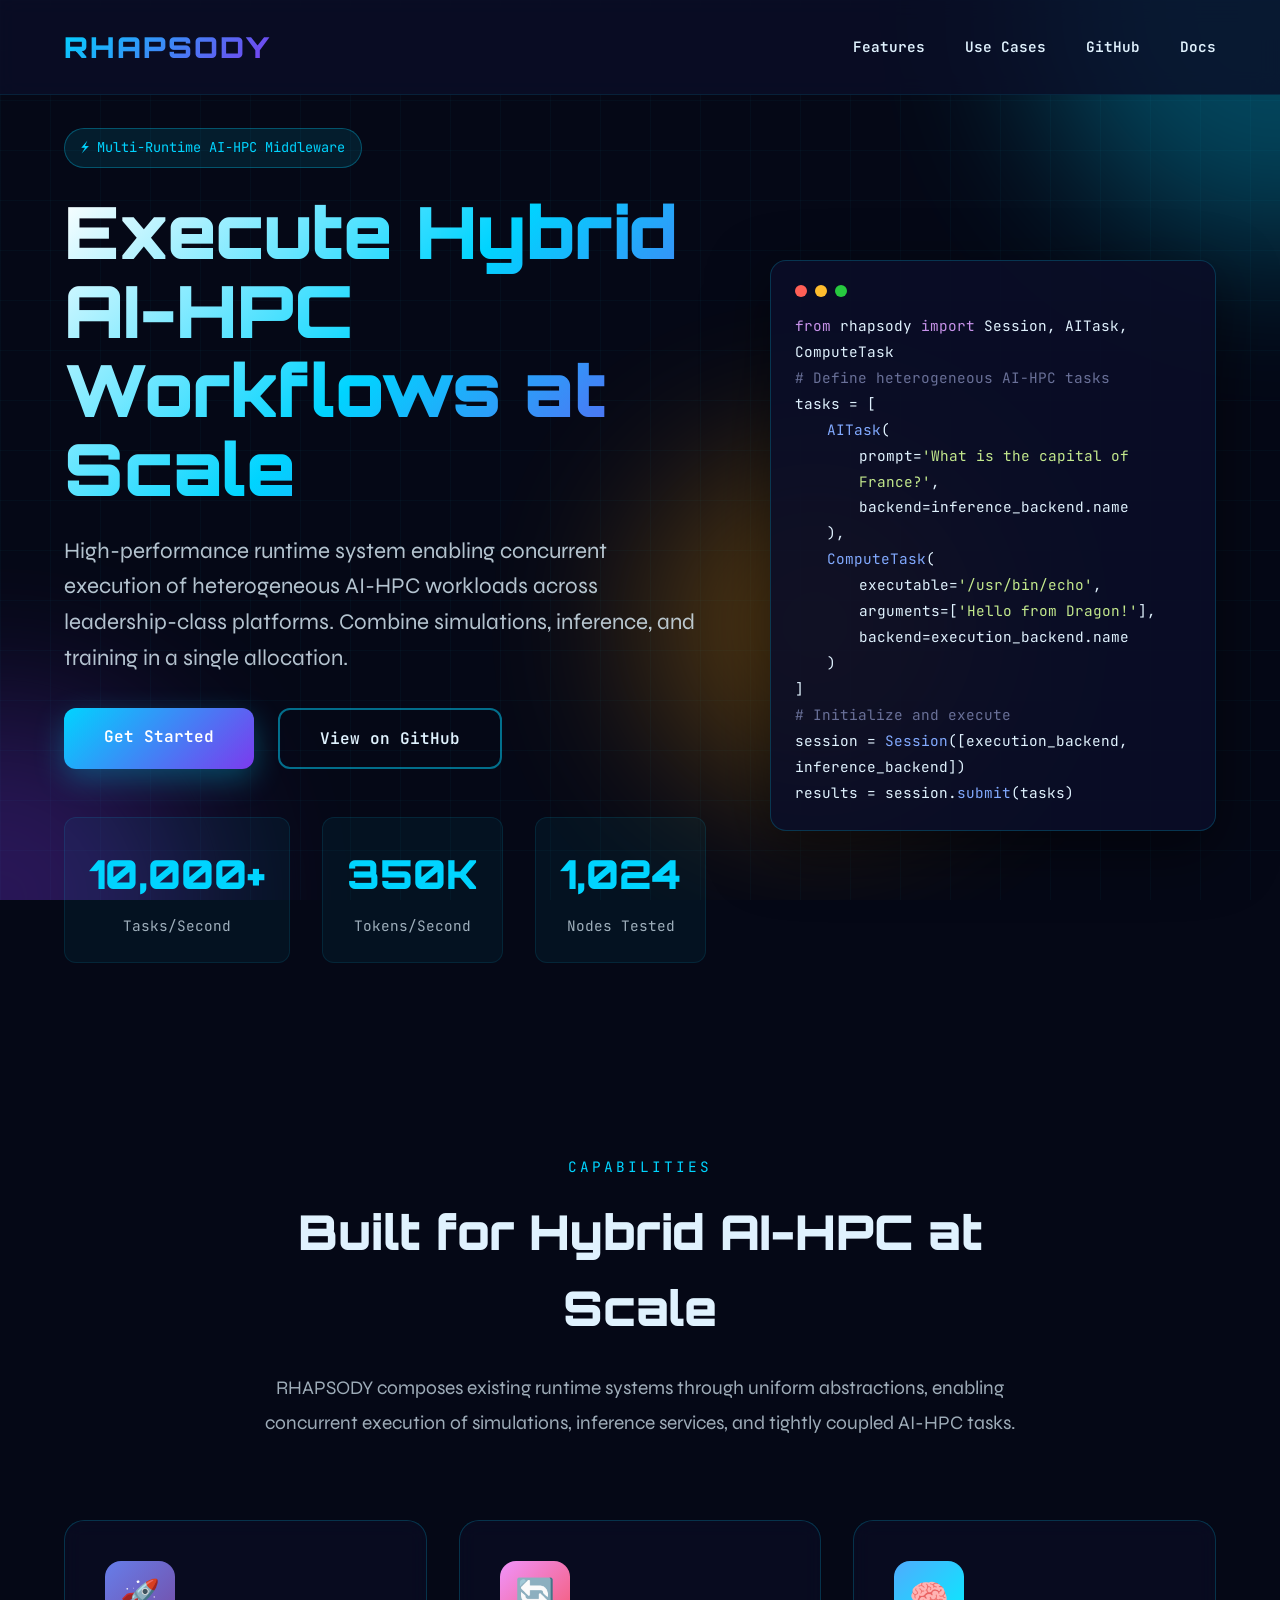
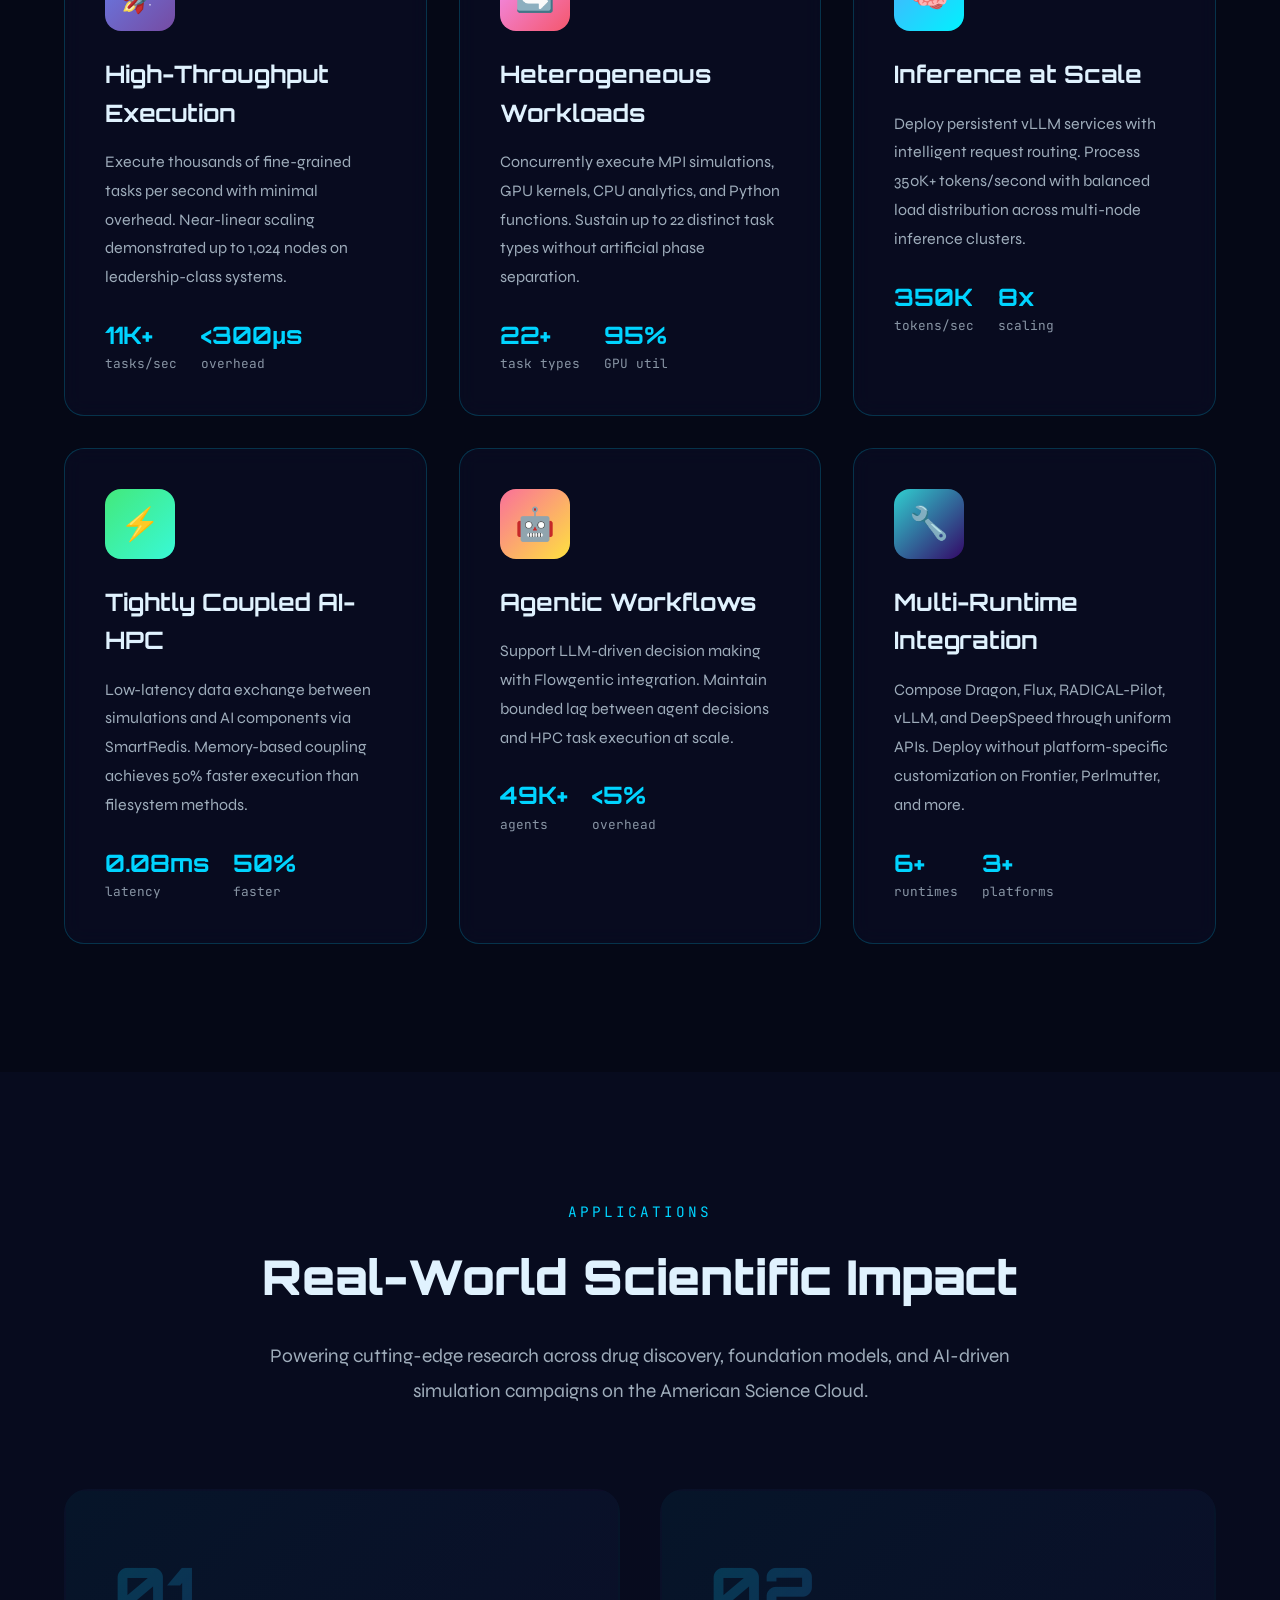
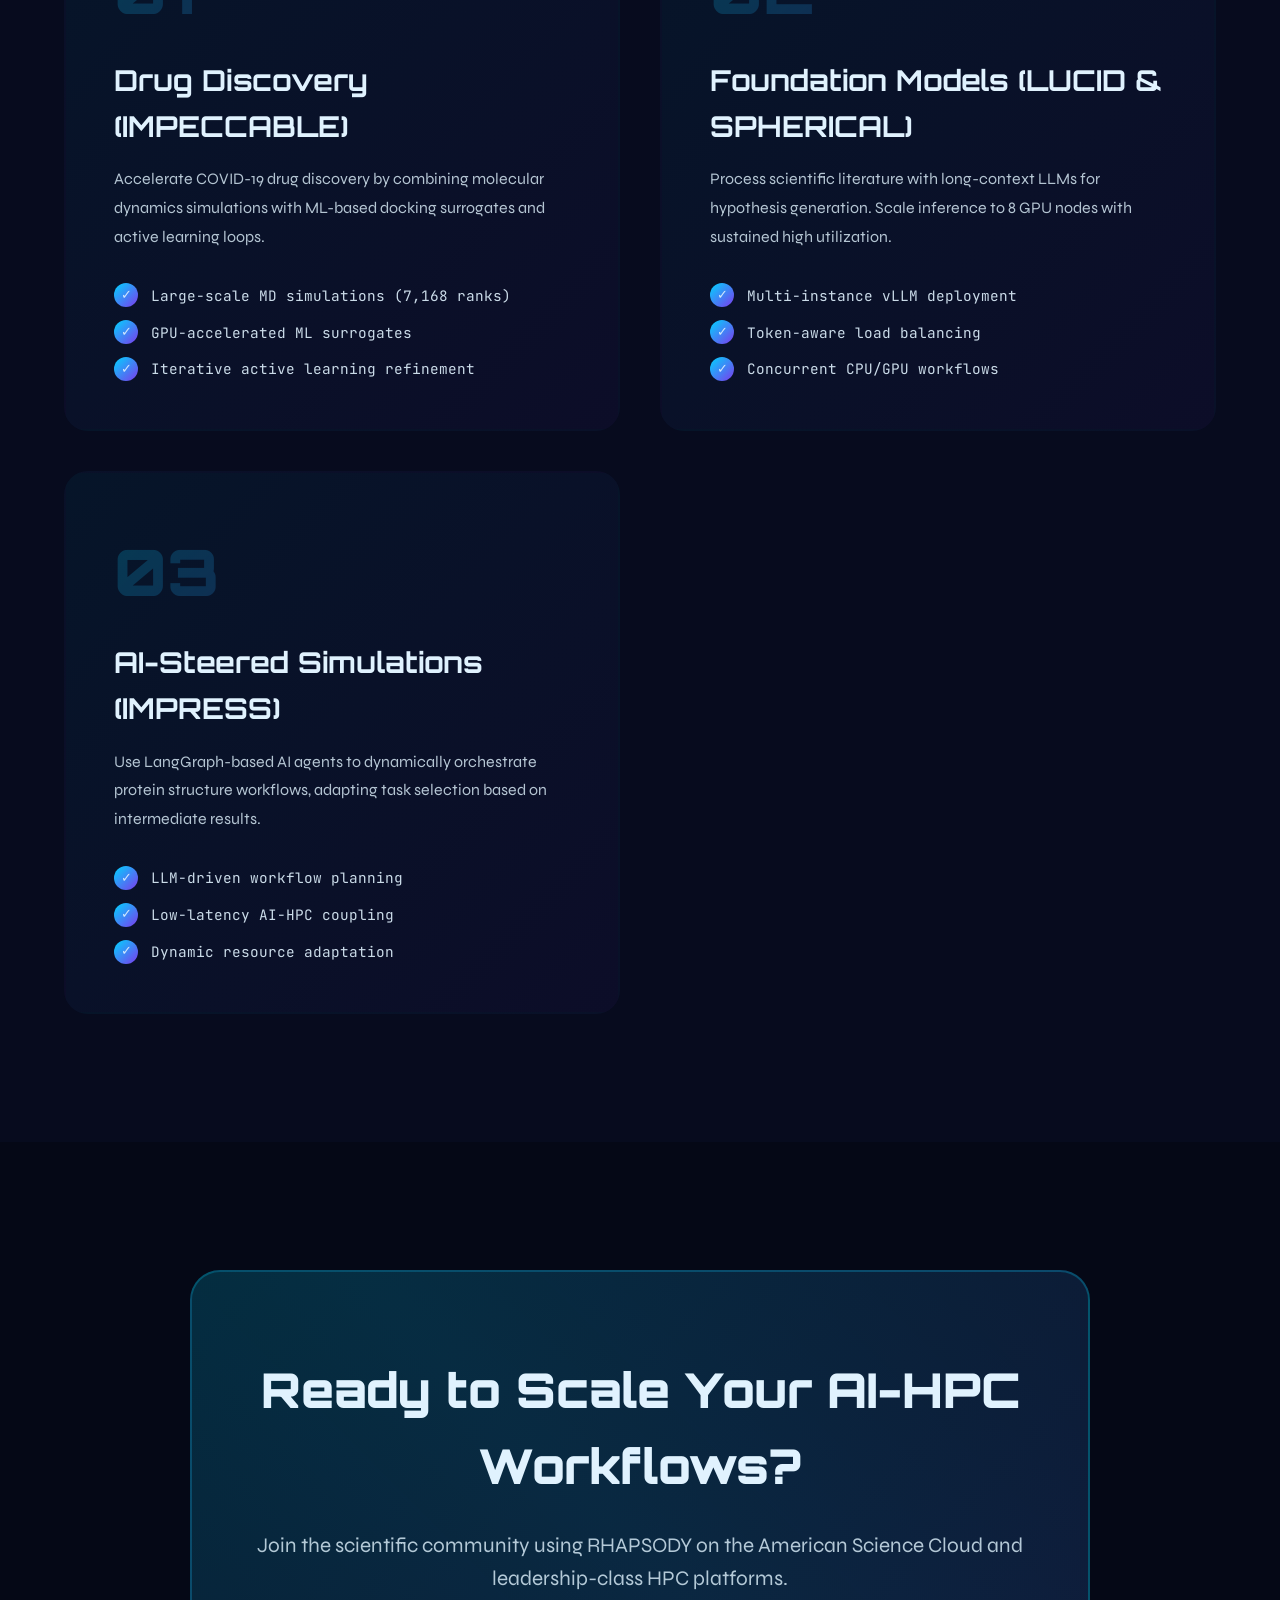
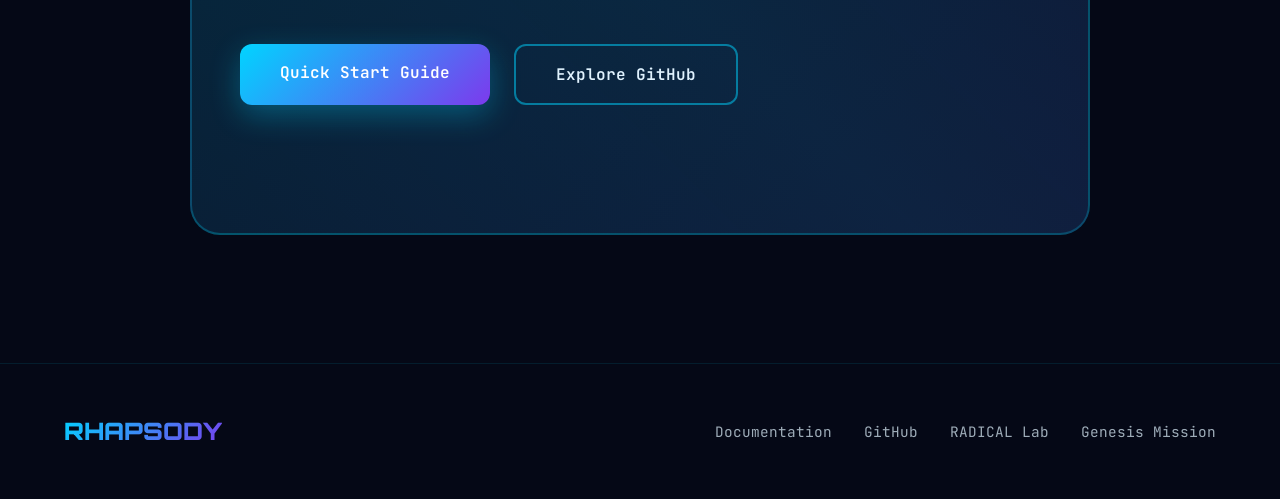
==== docs/landing-old.html @ 0c22e7f1 "fixes" ====
<!DOCTYPE html>
<html lang="en">

<head>
    <meta charset="UTF-8">
    <meta name="viewport" content="width=device-width, initial-scale=1.0">
    <title>RHAPSODY - Hybrid AI-HPC Workflow Execution at Scale</title>
    <link
        href="https://fonts.googleapis.com/css2?family=Orbitron:wght@700;900&family=JetBrains+Mono:wght@400;600&family=Syne:wght@400;600;700&display=swap"
        rel="stylesheet">
    <style>
        :root {
            --primary: #00d4ff;
            --secondary: #7c3aed;
            --accent: #f59e0b;
            --dark: #0a0e27;
            --darker: #050816;
            --light: #e0f2fe;
            --gradient-1: linear-gradient(135deg, #667eea 0%, #764ba2 100%);
            --gradient-2: linear-gradient(135deg, #f093fb 0%, #f5576c 100%);
            --gradient-3: linear-gradient(135deg, #4facfe 0%, #00f2fe 100%);
        }

        * {
            margin: 0;
            padding: 0;
            box-sizing: border-box;
        }

        body {
            font-family: 'Syne', sans-serif;
            background: var(--darker);
            color: var(--light);
            overflow-x: hidden;
            line-height: 1.6;
        }

        /* Animated Background */
        .bg-animation {
            position: fixed;
            top: 0;
            left: 0;
            width: 100%;
            height: 100%;
            z-index: -1;
            background: var(--darker);
            overflow: hidden;
        }

        .grid-overlay {
            position: absolute;
            width: 200%;
            height: 200%;
            background-image:
                linear-gradient(rgba(0, 212, 255, 0.03) 1px, transparent 1px),
                linear-gradient(90deg, rgba(0, 212, 255, 0.03) 1px, transparent 1px);
            background-size: 50px 50px;
            animation: gridMove 20s linear infinite;
        }

        @keyframes gridMove {
            0% {
                transform: translate(0, 0);
            }

            100% {
                transform: translate(50px, 50px);
            }
        }

        .orb {
            position: absolute;
            border-radius: 50%;
            filter: blur(80px);
            opacity: 0.3;
            animation: float 20s ease-in-out infinite;
        }

        .orb-1 {
            width: 500px;
            height: 500px;
            background: var(--primary);
            top: -250px;
            right: -250px;
            animation-delay: 0s;
        }

        .orb-2 {
            width: 400px;
            height: 400px;
            background: var(--secondary);
            bottom: -200px;
            left: -200px;
            animation-delay: 7s;
        }

        .orb-3 {
            width: 350px;
            height: 350px;
            background: var(--accent);
            top: 50%;
            left: 50%;
            animation-delay: 3s;
        }

        @keyframes float {

            0%,
            100% {
                transform: translate(0, 0) scale(1);
            }

            33% {
                transform: translate(100px, -50px) scale(1.1);
            }

            66% {
                transform: translate(-50px, 100px) scale(0.9);
            }
        }

        /* Navigation */
        nav {
            position: fixed;
            top: 0;
            width: 100%;
            padding: 1.5rem 5%;
            display: flex;
            justify-content: space-between;
            align-items: center;
            z-index: 1000;
            backdrop-filter: blur(10px);
            background: rgba(10, 14, 39, 0.8);
            border-bottom: 1px solid rgba(0, 212, 255, 0.1);
            animation: slideDown 0.8s ease-out;
        }

        @keyframes slideDown {
            from {
                transform: translateY(-100px);
                opacity: 0;
            }

            to {
                transform: translateY(0);
                opacity: 1;
            }
        }

        .logo {
            font-family: 'Orbitron', monospace;
            font-size: 1.8rem;
            font-weight: 900;
            background: linear-gradient(135deg, var(--primary), var(--secondary));
            -webkit-background-clip: text;
            -webkit-text-fill-color: transparent;
            background-clip: text;
            letter-spacing: 2px;
        }

        .nav-links {
            display: flex;
            gap: 2.5rem;
            list-style: none;
        }

        .nav-links a {
            color: var(--light);
            text-decoration: none;
            font-weight: 600;
            transition: all 0.3s ease;
            position: relative;
            font-family: 'JetBrains Mono', monospace;
            font-size: 0.9rem;
        }

        .nav-links a::after {
            content: '';
            position: absolute;
            bottom: -5px;
            left: 0;
            width: 0;
            height: 2px;
            background: var(--primary);
            transition: width 0.3s ease;
        }

        .nav-links a:hover::after {
            width: 100%;
        }

        /* Hero Section */
        .hero {
            min-height: 100vh;
            display: flex;
            align-items: center;
            justify-content: center;
            padding: 8rem 5% 4rem;
            position: relative;
        }

        .hero-content {
            max-width: 1400px;
            width: 100%;
            display: grid;
            grid-template-columns: 1fr 1fr;
            gap: 4rem;
            align-items: center;
        }

        .hero-text {
            animation: fadeInUp 1s ease-out 0.3s both;
        }

        @keyframes fadeInUp {
            from {
                opacity: 0;
                transform: translateY(40px);
            }

            to {
                opacity: 1;
                transform: translateY(0);
            }
        }

        .hero-label {
            display: inline-block;
            padding: 0.5rem 1rem;
            background: rgba(0, 212, 255, 0.1);
            border: 1px solid rgba(0, 212, 255, 0.3);
            border-radius: 20px;
            font-family: 'JetBrains Mono', monospace;
            font-size: 0.85rem;
            color: var(--primary);
            margin-bottom: 1.5rem;
            animation: pulse 2s ease-in-out infinite;
        }

        @keyframes pulse {

            0%,
            100% {
                opacity: 1;
            }

            50% {
                opacity: 0.6;
            }
        }

        h1 {
            font-family: 'Orbitron', monospace;
            font-size: 4.5rem;
            font-weight: 900;
            line-height: 1.1;
            margin-bottom: 1.5rem;
            background: linear-gradient(135deg, #fff, var(--primary), var(--secondary));
            -webkit-background-clip: text;
            -webkit-text-fill-color: transparent;
            background-clip: text;
        }

        .hero-subtitle {
            font-size: 1.4rem;
            color: rgba(224, 242, 254, 0.8);
            margin-bottom: 2rem;
            line-height: 1.6;
        }

        .cta-buttons {
            display: flex;
            gap: 1.5rem;
            margin-bottom: 3rem;
        }

        .btn {
            padding: 1rem 2.5rem;
            border-radius: 12px;
            font-weight: 600;
            text-decoration: none;
            transition: all 0.3s ease;
            font-family: 'JetBrains Mono', monospace;
            cursor: pointer;
            border: none;
            font-size: 1rem;
            position: relative;
            overflow: hidden;
        }

        .btn-primary {
            background: linear-gradient(135deg, var(--primary), var(--secondary));
            color: white;
            box-shadow: 0 10px 30px rgba(0, 212, 255, 0.3);
        }

        .btn-primary::before {
            content: '';
            position: absolute;
            top: 0;
            left: -100%;
            width: 100%;
            height: 100%;
            background: linear-gradient(90deg, transparent, rgba(255, 255, 255, 0.3), transparent);
            transition: left 0.5s ease;
        }

        .btn-primary:hover::before {
            left: 100%;
        }

        .btn-primary:hover {
            transform: translateY(-2px);
            box-shadow: 0 15px 40px rgba(0, 212, 255, 0.5);
        }

        .btn-secondary {
            background: transparent;
            color: var(--light);
            border: 2px solid rgba(0, 212, 255, 0.5);
        }

        .btn-secondary:hover {
            background: rgba(0, 212, 255, 0.1);
            border-color: var(--primary);
            transform: translateY(-2px);
        }

        /* Stats */
        .stats {
            display: grid;
            grid-template-columns: repeat(3, 1fr);
            gap: 2rem;
        }

        .stat-item {
            text-align: center;
            padding: 1.5rem;
            background: rgba(0, 212, 255, 0.05);
            border-radius: 12px;
            border: 1px solid rgba(0, 212, 255, 0.1);
            animation: fadeInUp 1s ease-out both;
        }

        .stat-item:nth-child(1) {
            animation-delay: 0.4s;
        }

        .stat-item:nth-child(2) {
            animation-delay: 0.5s;
        }

        .stat-item:nth-child(3) {
            animation-delay: 0.6s;
        }

        .stat-number {
            font-family: 'Orbitron', monospace;
            font-size: 2.5rem;
            font-weight: 900;
            color: var(--primary);
            margin-bottom: 0.5rem;
        }

        .stat-label {
            font-size: 0.9rem;
            color: rgba(224, 242, 254, 0.7);
            font-family: 'JetBrains Mono', monospace;
        }

        /* Hero Visual */
        .hero-visual {
            position: relative;
            animation: fadeInUp 1s ease-out 0.5s both;
        }

        .code-window {
            background: rgba(10, 14, 39, 0.9);
            border-radius: 16px;
            border: 1px solid rgba(0, 212, 255, 0.2);
            padding: 1.5rem;
            box-shadow: 0 20px 60px rgba(0, 0, 0, 0.5);
            backdrop-filter: blur(10px);
        }

        .window-header {
            display: flex;
            gap: 0.5rem;
            margin-bottom: 1rem;
        }

        .dot {
            width: 12px;
            height: 12px;
            border-radius: 50%;
        }

        .dot-red {
            background: #ff5f56;
        }

        .dot-yellow {
            background: #ffbd2e;
        }

        .dot-green {
            background: #27c93f;
        }

        .code-content {
            font-family: 'JetBrains Mono', monospace;
            font-size: 0.9rem;
            line-height: 1.8;
        }

        .code-line {
            opacity: 0;
            animation: typeLine 0.5s ease-out forwards;
        }

        .code-line:nth-child(1) {
            animation-delay: 0.8s;
        }

        .code-line:nth-child(2) {
            animation-delay: 1s;
        }

        .code-line:nth-child(3) {
            animation-delay: 1.2s;
        }

        .code-line:nth-child(4) {
            animation-delay: 1.4s;
        }

        .code-line:nth-child(5) {
            animation-delay: 1.6s;
        }

        .code-line:nth-child(6) {
            animation-delay: 1.8s;
        }

        @keyframes typeLine {
            from {
                opacity: 0;
                transform: translateX(-10px);
            }

            to {
                opacity: 1;
                transform: translateX(0);
            }
        }

        .keyword {
            color: #c792ea;
        }

        .function {
            color: #82aaff;
        }

        .string {
            color: #c3e88d;
        }

        .comment {
            color: #697098;
        }

        .number {
            color: #f78c6c;
        }

        /* Features Section */
        .features {
            padding: 8rem 5%;
            position: relative;
        }

        .section-header {
            text-align: center;
            max-width: 800px;
            margin: 0 auto 5rem;
            animation: fadeInUp 1s ease-out both;
        }

        .section-label {
            font-family: 'JetBrains Mono', monospace;
            font-size: 0.9rem;
            color: var(--primary);
            text-transform: uppercase;
            letter-spacing: 3px;
            margin-bottom: 1rem;
        }

        .section-title {
            font-family: 'Orbitron', monospace;
            font-size: 3rem;
            font-weight: 900;
            margin-bottom: 1.5rem;
        }

        .section-description {
            font-size: 1.2rem;
            color: rgba(224, 242, 254, 0.7);
            line-height: 1.8;
        }

        .features-grid {
            display: grid;
            grid-template-columns: repeat(auto-fit, minmax(350px, 1fr));
            gap: 2rem;
            max-width: 1400px;
            margin: 0 auto;
        }

        .feature-card {
            background: rgba(10, 14, 39, 0.6);
            border: 1px solid rgba(0, 212, 255, 0.2);
            border-radius: 20px;
            padding: 2.5rem;
            transition: all 0.4s ease;
            position: relative;
            overflow: hidden;
            backdrop-filter: blur(10px);
            animation: fadeInUp 1s ease-out both;
        }

        .feature-card:nth-child(1) {
            animation-delay: 0.2s;
        }

        .feature-card:nth-child(2) {
            animation-delay: 0.3s;
        }

        .feature-card:nth-child(3) {
            animation-delay: 0.4s;
        }

        .feature-card:nth-child(4) {
            animation-delay: 0.5s;
        }

        .feature-card:nth-child(5) {
            animation-delay: 0.6s;
        }

        .feature-card:nth-child(6) {
            animation-delay: 0.7s;
        }

        .feature-card::before {
            content: '';
            position: absolute;
            top: 0;
            left: 0;
            width: 100%;
            height: 100%;
            background: linear-gradient(135deg, rgba(0, 212, 255, 0.05), rgba(124, 58, 237, 0.05));
            opacity: 0;
            transition: opacity 0.4s ease;
        }

        .feature-card:hover {
            transform: translateY(-10px);
            border-color: var(--primary);
            box-shadow: 0 20px 60px rgba(0, 212, 255, 0.3);
        }

        .feature-card:hover::before {
            opacity: 1;
        }

        .feature-icon {
            width: 70px;
            height: 70px;
            border-radius: 16px;
            display: flex;
            align-items: center;
            justify-content: center;
            font-size: 2rem;
            margin-bottom: 1.5rem;
            position: relative;
            z-index: 1;
        }

        .icon-1 {
            background: linear-gradient(135deg, #667eea, #764ba2);
        }

        .icon-2 {
            background: linear-gradient(135deg, #f093fb, #f5576c);
        }

        .icon-3 {
            background: linear-gradient(135deg, #4facfe, #00f2fe);
        }

        .icon-4 {
            background: linear-gradient(135deg, #43e97b, #38f9d7);
        }

        .icon-5 {
            background: linear-gradient(135deg, #fa709a, #fee140);
        }

        .icon-6 {
            background: linear-gradient(135deg, #30cfd0, #330867);
        }

        .feature-title {
            font-family: 'Orbitron', monospace;
            font-size: 1.5rem;
            font-weight: 700;
            margin-bottom: 1rem;
            position: relative;
            z-index: 1;
        }

        .feature-description {
            color: rgba(224, 242, 254, 0.7);
            line-height: 1.8;
            margin-bottom: 1.5rem;
            position: relative;
            z-index: 1;
        }

        .feature-metrics {
            display: flex;
            gap: 1.5rem;
            position: relative;
            z-index: 1;
        }

        .metric {
            display: flex;
            flex-direction: column;
        }

        .metric-value {
            font-family: 'Orbitron', monospace;
            font-size: 1.5rem;
            font-weight: 700;
            color: var(--primary);
        }

        .metric-label {
            font-size: 0.8rem;
            color: rgba(224, 242, 254, 0.6);
            font-family: 'JetBrains Mono', monospace;
        }

        /* Use Cases */
        .use-cases {
            padding: 8rem 5%;
            background: rgba(10, 14, 39, 0.5);
            position: relative;
        }

        .use-cases-grid {
            display: grid;
            grid-template-columns: repeat(auto-fit, minmax(400px, 1fr));
            gap: 2.5rem;
            max-width: 1400px;
            margin: 0 auto;
        }

        .use-case-card {
            background: linear-gradient(135deg, rgba(0, 212, 255, 0.05), rgba(124, 58, 237, 0.05));
            border: 2px solid transparent;
            border-radius: 24px;
            padding: 3rem;
            position: relative;
            overflow: hidden;
            transition: all 0.4s ease;
            animation: fadeInUp 1s ease-out both;
        }

        .use-case-card:nth-child(1) {
            animation-delay: 0.2s;
        }

        .use-case-card:nth-child(2) {
            animation-delay: 0.3s;
        }

        .use-case-card:nth-child(3) {
            animation-delay: 0.4s;
        }

        .use-case-card::before {
            content: '';
            position: absolute;
            top: 0;
            left: 0;
            right: 0;
            height: 4px;
            background: linear-gradient(90deg, var(--primary), var(--secondary), var(--accent));
            transform: scaleX(0);
            transition: transform 0.4s ease;
        }

        .use-case-card:hover {
            border-color: rgba(0, 212, 255, 0.3);
            transform: translateY(-10px);
            box-shadow: 0 30px 80px rgba(0, 212, 255, 0.2);
        }

        .use-case-card:hover::before {
            transform: scaleX(1);
        }

        .use-case-number {
            font-family: 'Orbitron', monospace;
            font-size: 4rem;
            font-weight: 900;
            background: linear-gradient(135deg, var(--primary), var(--secondary));
            -webkit-background-clip: text;
            -webkit-text-fill-color: transparent;
            background-clip: text;
            opacity: 0.2;
            margin-bottom: 1rem;
        }

        .use-case-title {
            font-family: 'Orbitron', monospace;
            font-size: 1.8rem;
            font-weight: 700;
            margin-bottom: 1rem;
        }

        .use-case-description {
            color: rgba(224, 242, 254, 0.8);
            line-height: 1.8;
            margin-bottom: 2rem;
        }

        .use-case-highlights {
            display: flex;
            flex-direction: column;
            gap: 0.8rem;
        }

        .highlight-item {
            display: flex;
            align-items: center;
            gap: 0.8rem;
            font-family: 'JetBrains Mono', monospace;
            font-size: 0.9rem;
            color: rgba(224, 242, 254, 0.9);
        }

        .highlight-icon {
            width: 24px;
            height: 24px;
            border-radius: 50%;
            background: linear-gradient(135deg, var(--primary), var(--secondary));
            display: flex;
            align-items: center;
            justify-content: center;
            font-size: 0.8rem;
        }

        /* CTA Section */
        .cta-section {
            padding: 8rem 5%;
            text-align: center;
            position: relative;
        }

        .cta-content {
            max-width: 900px;
            margin: 0 auto;
            background: linear-gradient(135deg, rgba(0, 212, 255, 0.1), rgba(124, 58, 237, 0.1));
            border: 2px solid rgba(0, 212, 255, 0.3);
            border-radius: 30px;
            padding: 5rem 3rem;
            position: relative;
            overflow: hidden;
            animation: fadeInUp 1s ease-out both;
        }

        .cta-content::before {
            content: '';
            position: absolute;
            top: -50%;
            left: -50%;
            width: 200%;
            height: 200%;
            background: linear-gradient(45deg, transparent, rgba(0, 212, 255, 0.1), transparent);
            animation: shine 3s ease-in-out infinite;
        }

        @keyframes shine {

            0%,
            100% {
                transform: translateX(-100%) translateY(-100%) rotate(45deg);
            }

            50% {
                transform: translateX(100%) translateY(100%) rotate(45deg);
            }
        }

        .cta-title {
            font-family: 'Orbitron', monospace;
            font-size: 3rem;
            font-weight: 900;
            margin-bottom: 1.5rem;
            position: relative;
            z-index: 1;
        }

        .cta-description {
            font-size: 1.3rem;
            color: rgba(224, 242, 254, 0.8);
            margin-bottom: 3rem;
            position: relative;
            z-index: 1;
        }

        /* Footer */
        footer {
            padding: 3rem 5%;
            border-top: 1px solid rgba(0, 212, 255, 0.1);
            text-align: center;
        }

        .footer-content {
            max-width: 1400px;
            margin: 0 auto;
            display: flex;
            justify-content: space-between;
            align-items: center;
            flex-wrap: wrap;
            gap: 2rem;
        }

        .footer-logo {
            font-family: 'Orbitron', monospace;
            font-size: 1.5rem;
            font-weight: 900;
            background: linear-gradient(135deg, var(--primary), var(--secondary));
            -webkit-background-clip: text;
            -webkit-text-fill-color: transparent;
            background-clip: text;
        }

        .footer-links {
            display: flex;
            gap: 2rem;
        }

        .footer-links a {
            color: rgba(224, 242, 254, 0.7);
            text-decoration: none;
            transition: color 0.3s ease;
            font-family: 'JetBrains Mono', monospace;
            font-size: 0.9rem;
        }

        .footer-links a:hover {
            color: var(--primary);
        }

        /* Responsive */
        @media (max-width: 968px) {
            .hero-content {
                grid-template-columns: 1fr;
                text-align: center;
            }

            h1 {
                font-size: 3rem;
            }

            .stats {
                grid-template-columns: 1fr;
            }

            .cta-buttons {
                justify-content: center;
            }

            .nav-links {
                display: none;
            }

            .features-grid,
            .use-cases-grid {
                grid-template-columns: 1fr;
            }

            .footer-content {
                flex-direction: column;
                text-align: center;
            }
        }

        .code-line {
            opacity: 0;
            animation: typeLine 0.5s ease-out forwards;
            padding-left: 0;
        }

        .code-line.indent-1 {
            padding-left: 2rem;
        }

        .code-line.indent-2 {
            padding-left: 4rem;
        }
    </style>
</head>

<body>
    <!-- Animated Background -->
    <div class="bg-animation">
        <div class="grid-overlay"></div>
        <div class="orb orb-1"></div>
        <div class="orb orb-2"></div>
        <div class="orb orb-3"></div>
    </div>

    <!-- Navigation -->
    <nav>
        <div class="logo">RHAPSODY</div>
        <ul class="nav-links">
            <li><a href="#features">Features</a></li>
            <li><a href="#use-cases">Use Cases</a></li>
            <li><a href="https://github.com/radical-cybertools/rhapsody" target="_blank">GitHub</a></li>
            <li><a href="https://radical-cybertools.github.io/rhapsody" target="_blank">Docs</a></li>
        </ul>
    </nav>

    <!-- Hero Section -->
    <section class="hero">
        <div class="hero-content">
            <div class="hero-text">
                <span class="hero-label">⚡ Multi-Runtime AI-HPC Middleware</span>
                <h1>Execute Hybrid AI-HPC Workflows at Scale</h1>
                <p class="hero-subtitle">
                    High-performance runtime system enabling concurrent execution of heterogeneous AI-HPC workloads
                    across leadership-class platforms. Combine simulations, inference, and training in a single
                    allocation.
                </p>
                <div class="cta-buttons">
                    <a href="https://radical-cybertools.github.io/rhapsody/getting-started/installation/"
                        class="btn btn-primary">Get Started</a>
                    <a href="https://github.com/radical-cybertools/rhapsody" class="btn btn-secondary">View on
                        GitHub</a>
                </div>
                <div class="stats">
                    <div class="stat-item">
                        <div class="stat-number">10,000+</div>
                        <div class="stat-label">Tasks/Second</div>
                    </div>
                    <div class="stat-item">
                        <div class="stat-number">350K</div>
                        <div class="stat-label">Tokens/Second</div>
                    </div>
                    <div class="stat-item">
                        <div class="stat-number">1,024</div>
                        <div class="stat-label">Nodes Tested</div>
                    </div>
                </div>
            </div>
            <div class="hero-visual">
                <div class="code-window">
                    <div class="window-header">
                        <div class="dot dot-red"></div>
                        <div class="dot dot-yellow"></div>
                        <div class="dot dot-green"></div>
                    </div>
                    <div class="code-content">
                        <div class="code-line"><span class="keyword">from</span> rhapsody <span
                                class="keyword">import</span> Session, AITask, ComputeTask</div>
                        <div class="code-line"></div>
                        <div class="code-line"><span class="comment"># Define heterogeneous AI-HPC tasks</span></div>
                        <div class="code-line">tasks = [</div>
                        <div class="code-line indent-1"><span class="function">AITask</span>(</div>
                        <div class="code-line indent-2">prompt=<span class="string">'What is the capital of
                                France?'</span>,</div>
                        <div class="code-line indent-2">backend=inference_backend.name</div>
                        <div class="code-line indent-1">),</div>
                        <div class="code-line indent-1"><span class="function">ComputeTask</span>(</div>
                        <div class="code-line indent-2">executable=<span class="string">'/usr/bin/echo'</span>,</div>
                        <div class="code-line indent-2">arguments=[<span class="string">'Hello from Dragon!'</span>],
                        </div>
                        <div class="code-line indent-2">backend=execution_backend.name</div>
                        <div class="code-line indent-1">)</div>
                        <div class="code-line">]</div>
                        <div class="code-line"></div>
                        <div class="code-line"><span class="comment"># Initialize and execute</span></div>
                        <div class="code-line">session = <span class="function">Session</span>([execution_backend,
                            inference_backend])</div>
                        <div class="code-line">results = session.<span class="function">submit</span>(tasks)</div>
                    </div>
                </div>
            </div>
        </div>
    </section>

    <!-- Features Section -->
    <section class="features" id="features">
        <div class="section-header">
            <div class="section-label">Capabilities</div>
            <h2 class="section-title">Built for Hybrid AI-HPC at Scale</h2>
            <p class="section-description">
                RHAPSODY composes existing runtime systems through uniform abstractions, enabling concurrent execution
                of simulations, inference services, and tightly coupled AI-HPC tasks.
            </p>
        </div>
        <div class="features-grid">
            <div class="feature-card">
                <div class="feature-icon icon-1">🚀</div>
                <h3 class="feature-title">High-Throughput Execution</h3>
                <p class="feature-description">
                    Execute thousands of fine-grained tasks per second with minimal overhead. Near-linear scaling
                    demonstrated up to 1,024 nodes on leadership-class systems.
                </p>
                <div class="feature-metrics">
                    <div class="metric">
                        <span class="metric-value">11K+</span>
                        <span class="metric-label">tasks/sec</span>
                    </div>
                    <div class="metric">
                        <span class="metric-value">&lt;300µs</span>
                        <span class="metric-label">overhead</span>
                    </div>
                </div>
            </div>

            <div class="feature-card">
                <div class="feature-icon icon-2">🔄</div>
                <h3 class="feature-title">Heterogeneous Workloads</h3>
                <p class="feature-description">
                    Concurrently execute MPI simulations, GPU kernels, CPU analytics, and Python functions. Sustain up
                    to 22 distinct task types without artificial phase separation.
                </p>
                <div class="feature-metrics">
                    <div class="metric">
                        <span class="metric-value">22+</span>
                        <span class="metric-label">task types</span>
                    </div>
                    <div class="metric">
                        <span class="metric-value">95%</span>
                        <span class="metric-label">GPU util</span>
                    </div>
                </div>
            </div>

            <div class="feature-card">
                <div class="feature-icon icon-3">🧠</div>
                <h3 class="feature-title">Inference at Scale</h3>
                <p class="feature-description">
                    Deploy persistent vLLM services with intelligent request routing. Process 350K+ tokens/second with
                    balanced load distribution across multi-node inference clusters.
                </p>
                <div class="feature-metrics">
                    <div class="metric">
                        <span class="metric-value">350K</span>
                        <span class="metric-label">tokens/sec</span>
                    </div>
                    <div class="metric">
                        <span class="metric-value">8x</span>
                        <span class="metric-label">scaling</span>
                    </div>
                </div>
            </div>

            <div class="feature-card">
                <div class="feature-icon icon-4">⚡</div>
                <h3 class="feature-title">Tightly Coupled AI-HPC</h3>
                <p class="feature-description">
                    Low-latency data exchange between simulations and AI components via SmartRedis. Memory-based
                    coupling achieves 50% faster execution than filesystem methods.
                </p>
                <div class="feature-metrics">
                    <div class="metric">
                        <span class="metric-value">0.08ms</span>
                        <span class="metric-label">latency</span>
                    </div>
                    <div class="metric">
                        <span class="metric-value">50%</span>
                        <span class="metric-label">faster</span>
                    </div>
                </div>
            </div>

            <div class="feature-card">
                <div class="feature-icon icon-5">🤖</div>
                <h3 class="feature-title">Agentic Workflows</h3>
                <p class="feature-description">
                    Support LLM-driven decision making with Flowgentic integration. Maintain bounded lag between agent
                    decisions and HPC task execution at scale.
                </p>
                <div class="feature-metrics">
                    <div class="metric">
                        <span class="metric-value">49K+</span>
                        <span class="metric-label">agents</span>
                    </div>
                    <div class="metric">
                        <span class="metric-value">&lt;5%</span>
                        <span class="metric-label">overhead</span>
                    </div>
                </div>
            </div>

            <div class="feature-card">
                <div class="feature-icon icon-6">🔧</div>
                <h3 class="feature-title">Multi-Runtime Integration</h3>
                <p class="feature-description">
                    Compose Dragon, Flux, RADICAL-Pilot, vLLM, and DeepSpeed through uniform APIs. Deploy without
                    platform-specific customization on Frontier, Perlmutter, and more.
                </p>
                <div class="feature-metrics">
                    <div class="metric">
                        <span class="metric-value">6+</span>
                        <span class="metric-label">runtimes</span>
                    </div>
                    <div class="metric">
                        <span class="metric-value">3+</span>
                        <span class="metric-label">platforms</span>
                    </div>
                </div>
            </div>
        </div>
    </section>

    <!-- Use Cases Section -->
    <section class="use-cases" id="use-cases">
        <div class="section-header">
            <div class="section-label">Applications</div>
            <h2 class="section-title">Real-World Scientific Impact</h2>
            <p class="section-description">
                Powering cutting-edge research across drug discovery, foundation models, and AI-driven simulation
                campaigns on the American Science Cloud.
            </p>
        </div>
        <div class="use-cases-grid">
            <div class="use-case-card">
                <div class="use-case-number">01</div>
                <h3 class="use-case-title">Drug Discovery (IMPECCABLE)</h3>
                <p class="use-case-description">
                    Accelerate COVID-19 drug discovery by combining molecular dynamics simulations with ML-based docking
                    surrogates and active learning loops.
                </p>
                <div class="use-case-highlights">
                    <div class="highlight-item">
                        <span class="highlight-icon">✓</span>
                        <span>Large-scale MD simulations (7,168 ranks)</span>
                    </div>
                    <div class="highlight-item">
                        <span class="highlight-icon">✓</span>
                        <span>GPU-accelerated ML surrogates</span>
                    </div>
                    <div class="highlight-item">
                        <span class="highlight-icon">✓</span>
                        <span>Iterative active learning refinement</span>
                    </div>
                </div>
            </div>

            <div class="use-case-card">
                <div class="use-case-number">02</div>
                <h3 class="use-case-title">Foundation Models (LUCID & SPHERICAL)</h3>
                <p class="use-case-description">
                    Process scientific literature with long-context LLMs for hypothesis generation. Scale inference to 8
                    GPU nodes with sustained high utilization.
                </p>
                <div class="use-case-highlights">
                    <div class="highlight-item">
                        <span class="highlight-icon">✓</span>
                        <span>Multi-instance vLLM deployment</span>
                    </div>
                    <div class="highlight-item">
                        <span class="highlight-icon">✓</span>
                        <span>Token-aware load balancing</span>
                    </div>
                    <div class="highlight-item">
                        <span class="highlight-icon">✓</span>
                        <span>Concurrent CPU/GPU workflows</span>
                    </div>
                </div>
            </div>

            <div class="use-case-card">
                <div class="use-case-number">03</div>
                <h3 class="use-case-title">AI-Steered Simulations (IMPRESS)</h3>
                <p class="use-case-description">
                    Use LangGraph-based AI agents to dynamically orchestrate protein structure workflows, adapting task
                    selection based on intermediate results.
                </p>
                <div class="use-case-highlights">
                    <div class="highlight-item">
                        <span class="highlight-icon">✓</span>
                        <span>LLM-driven workflow planning</span>
                    </div>
                    <div class="highlight-item">
                        <span class="highlight-icon">✓</span>
                        <span>Low-latency AI-HPC coupling</span>
                    </div>
                    <div class="highlight-item">
                        <span class="highlight-icon">✓</span>
                        <span>Dynamic resource adaptation</span>
                    </div>
                </div>
            </div>
        </div>
    </section>

    <!-- CTA Section -->
    <section class="cta-section">
        <div class="cta-content">
            <h2 class="cta-title">Ready to Scale Your AI-HPC Workflows?</h2>
            <p class="cta-description">
                Join the scientific community using RHAPSODY on the American Science Cloud and leadership-class HPC
                platforms.
            </p>
            <div class="cta-buttons">
                <a href="https://radical-cybertools.github.io/rhapsody/getting-started/quick-start/"
                    class="btn btn-primary">Quick Start Guide</a>
                <a href="https://github.com/radical-cybertools/rhapsody" class="btn btn-secondary">Explore GitHub</a>
            </div>
        </div>
    </section>

    <!-- Footer -->
    <footer>
        <div class="footer-content">
            <div class="footer-logo">RHAPSODY</div>
            <div class="footer-links">
                <a href="https://radical-cybertools.github.io/rhapsody">Documentation</a>
                <a href="https://github.com/radical-cybertools/rhapsody">GitHub</a>
                <a href="https://radical.rutgers.edu">RADICAL Lab</a>
                <a href="https://genesis.energy.gov/">Genesis Mission</a>
            </div>
        </div>
    </footer>
</body>

</html>
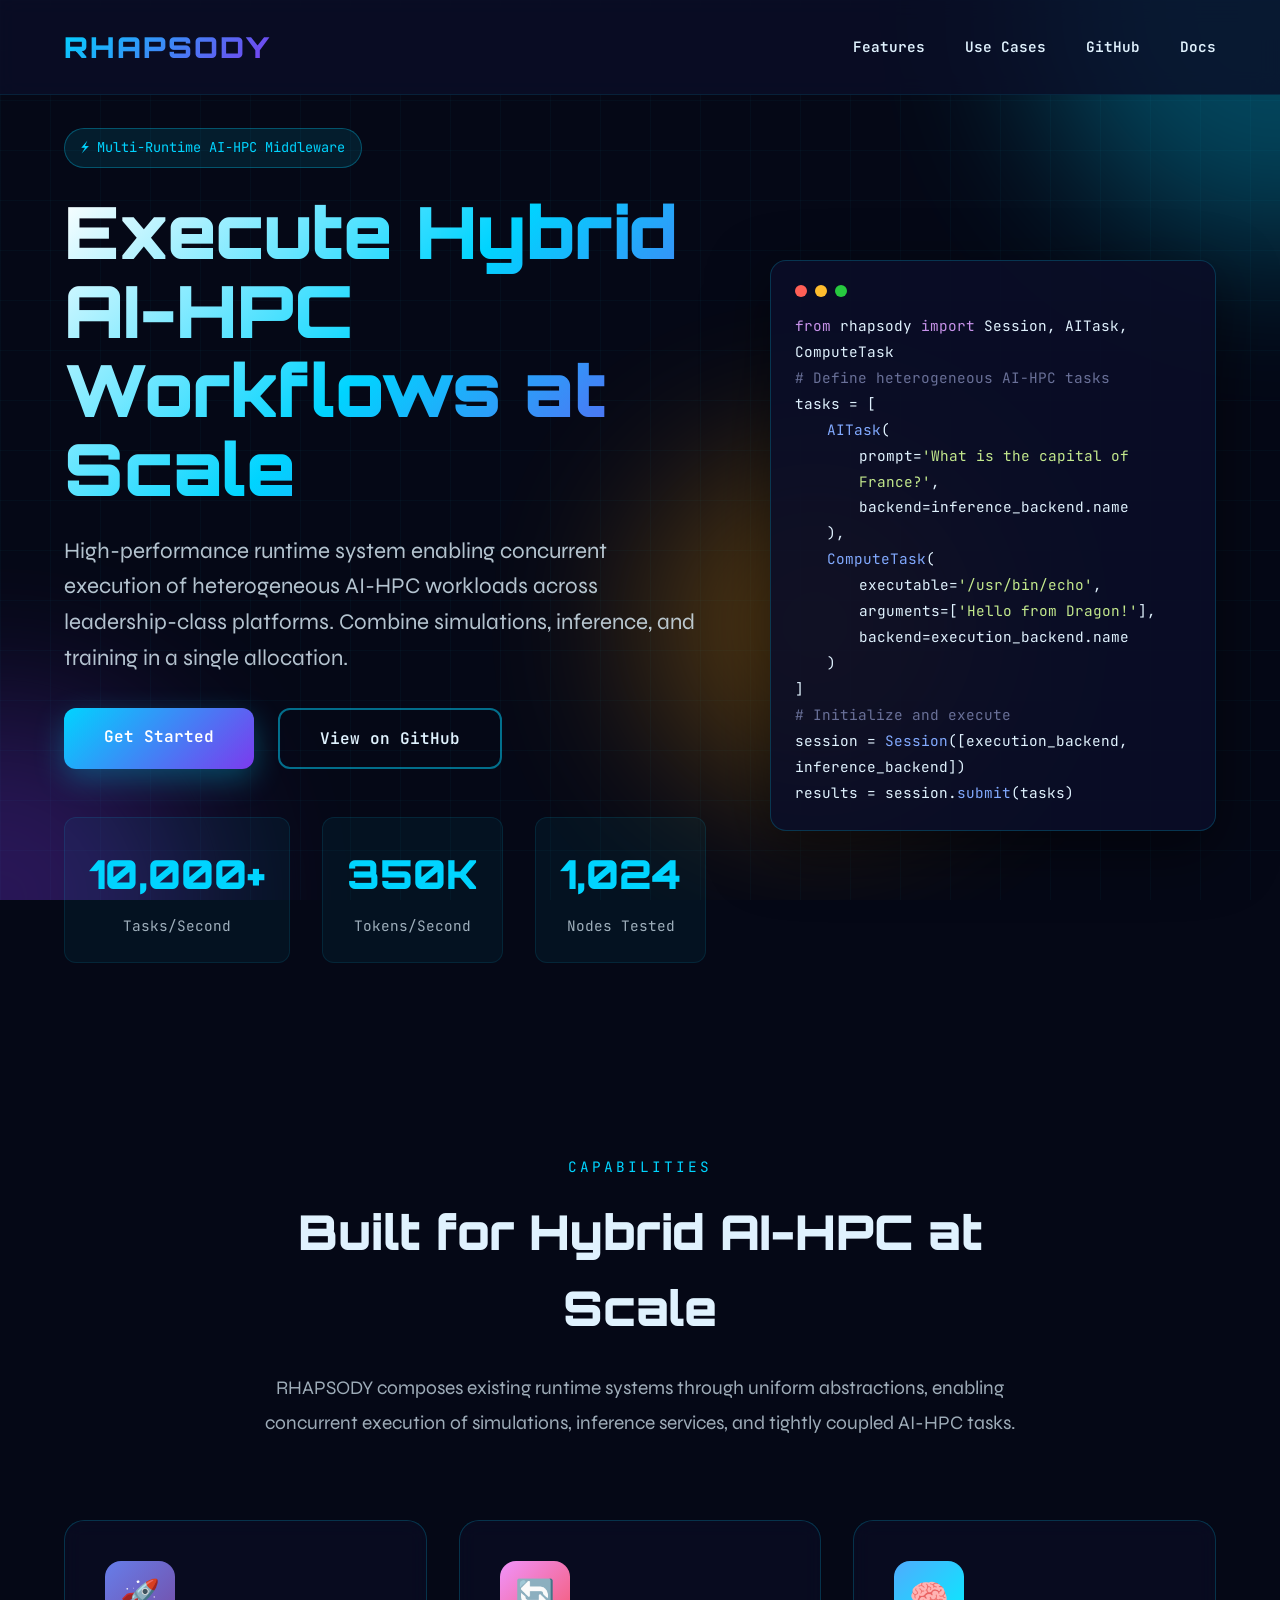
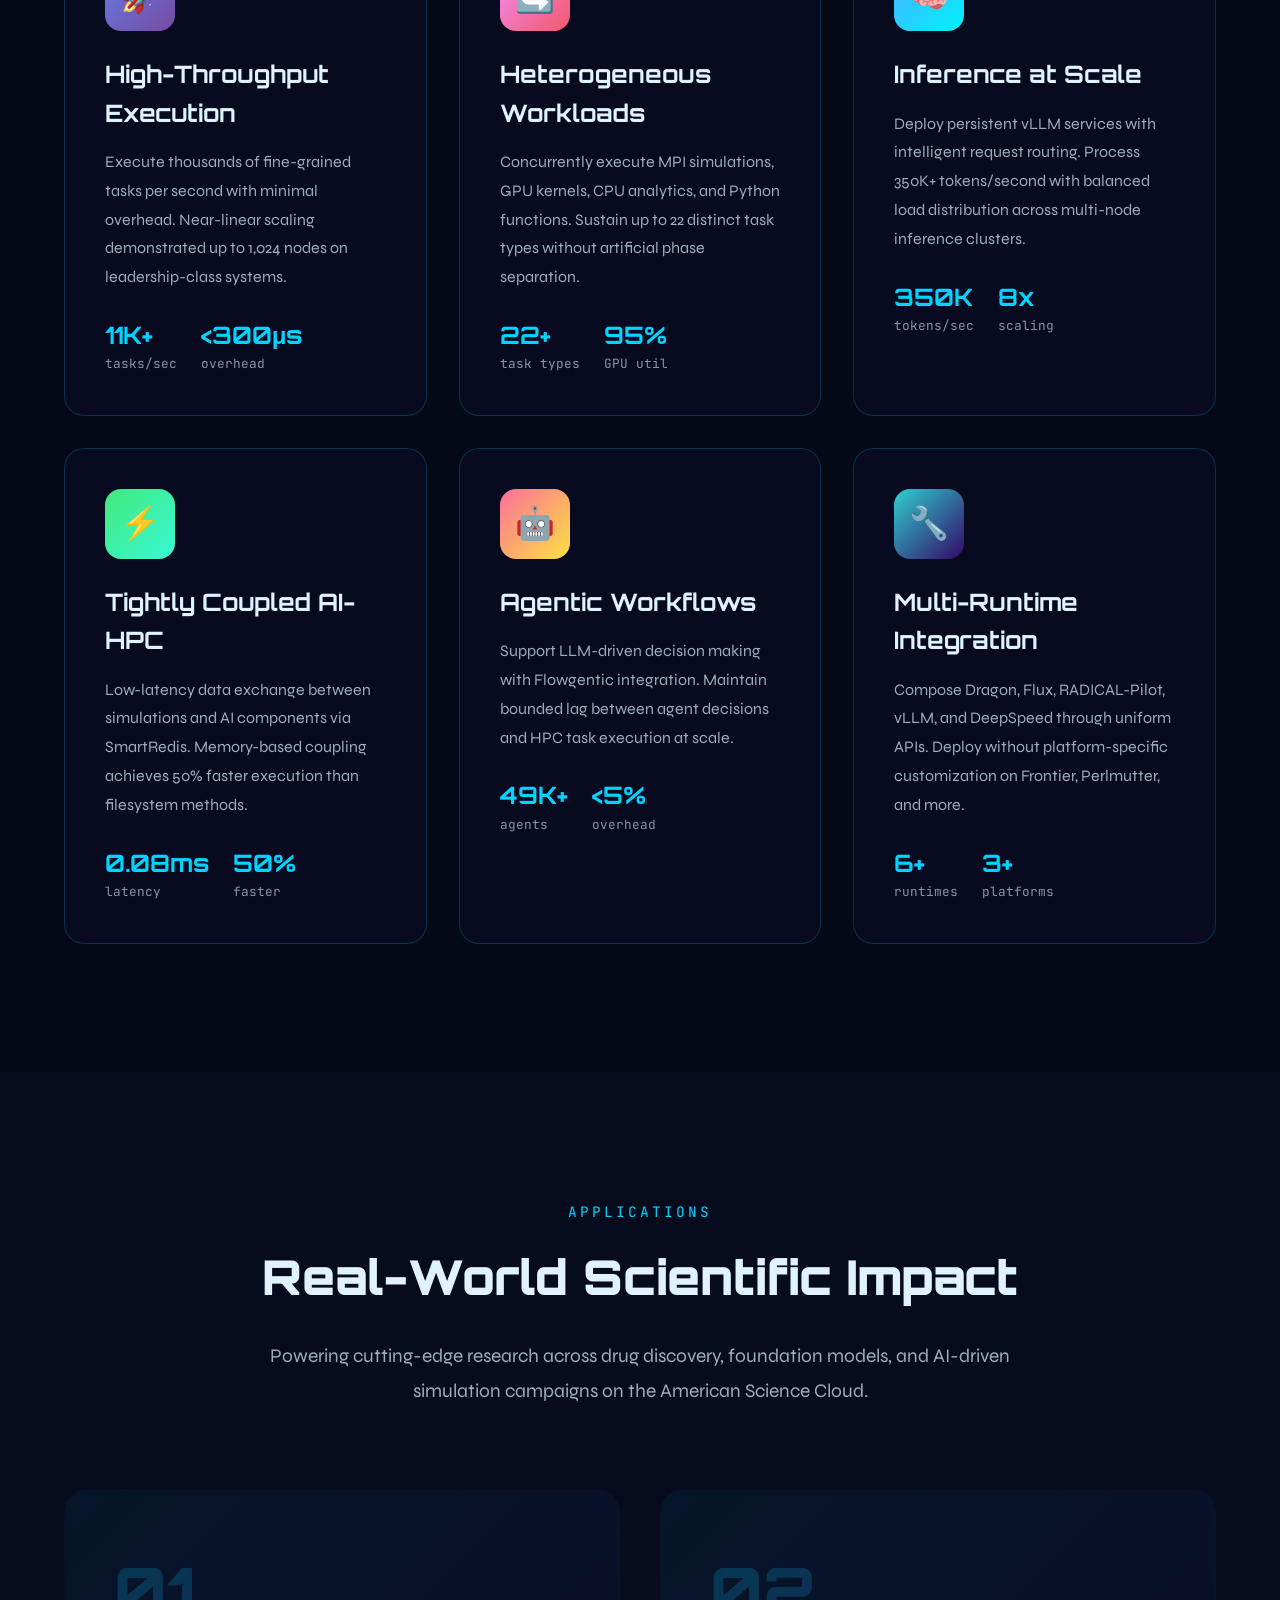
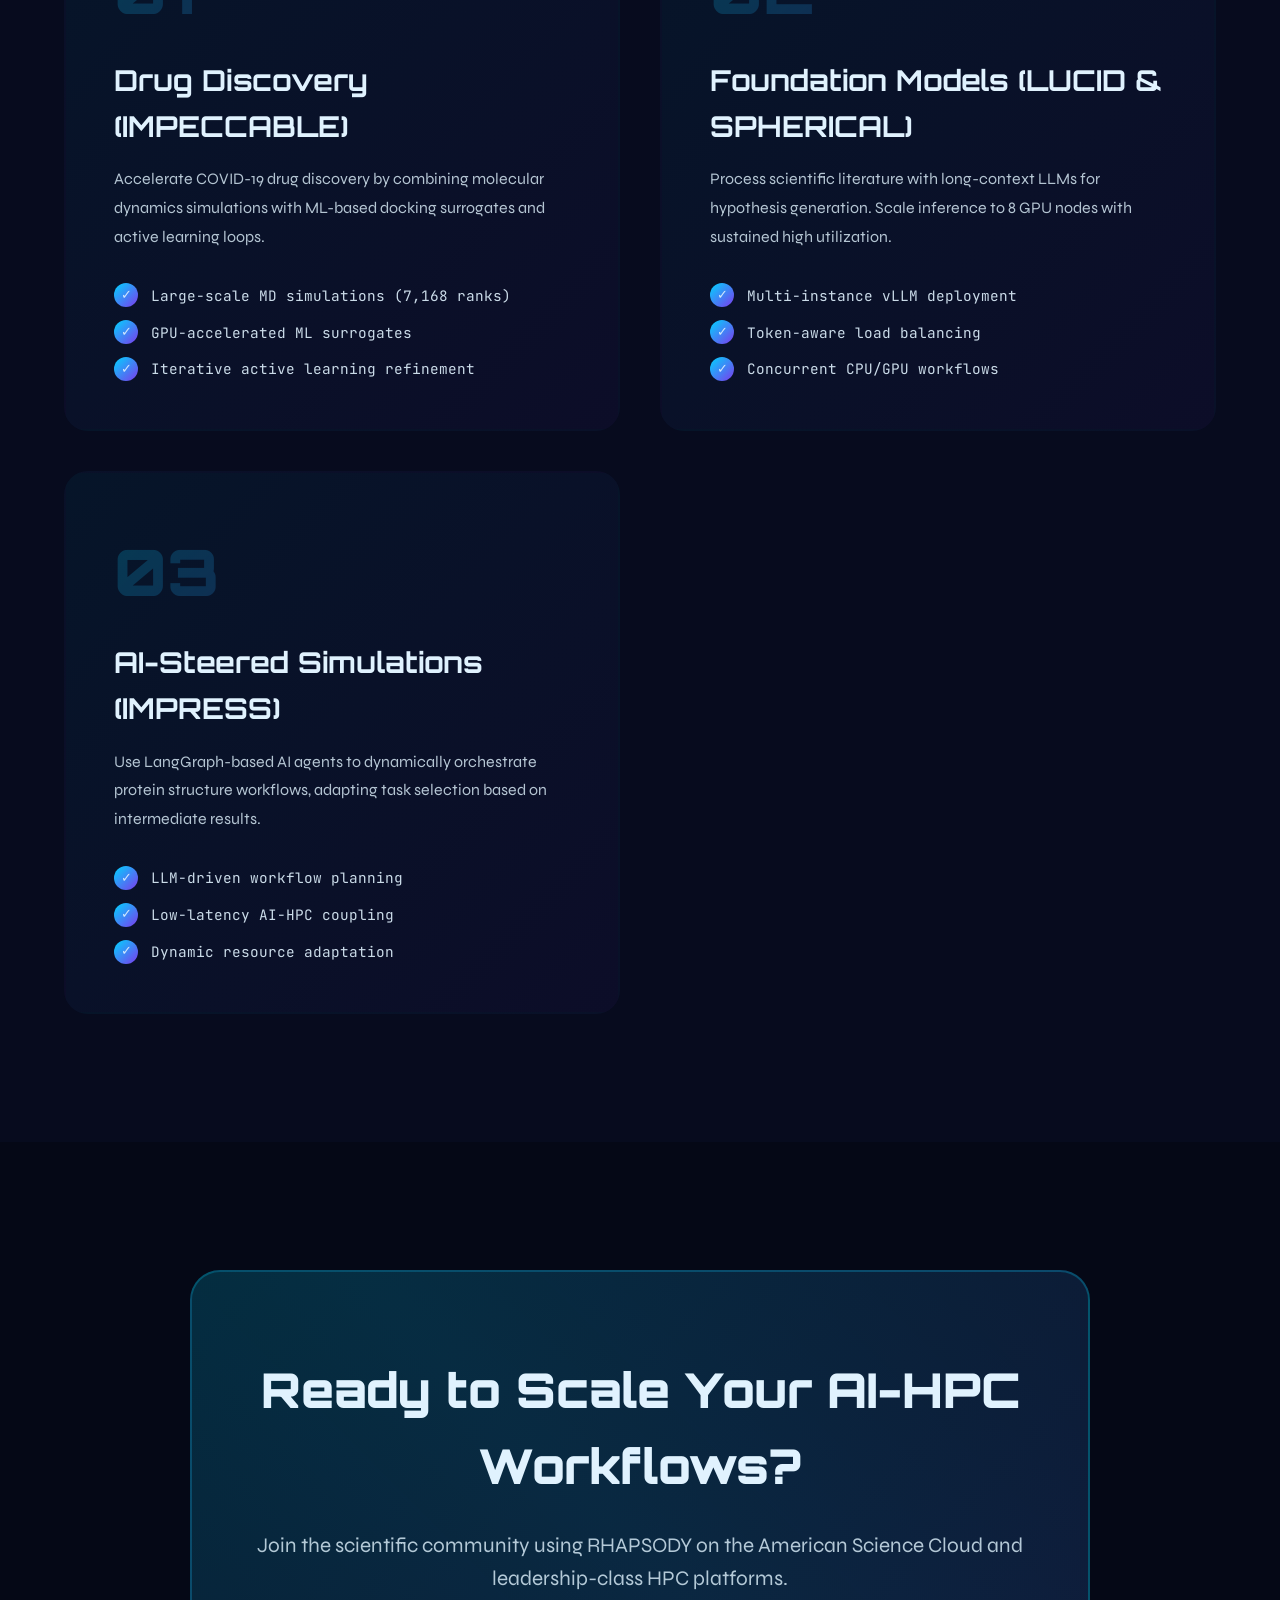
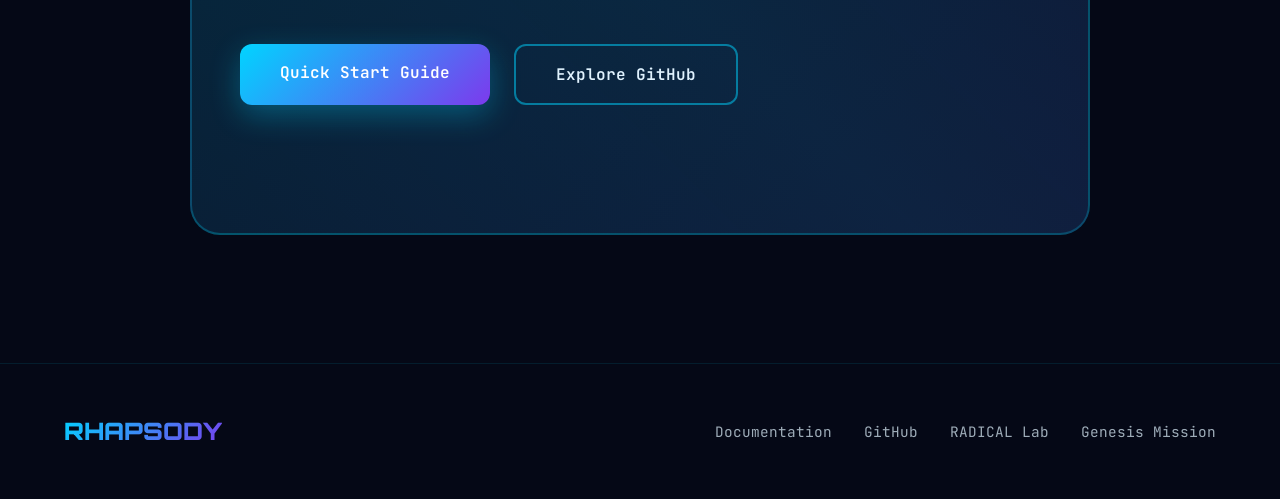
==== commit eb114c18: "ruff/lint" ====
--- a/docs/landing-old.html
+++ b/docs/landing-old.html
@@ -1245,4 +1245,4 @@
     </footer>
 </body>
 
-</html>+</html>
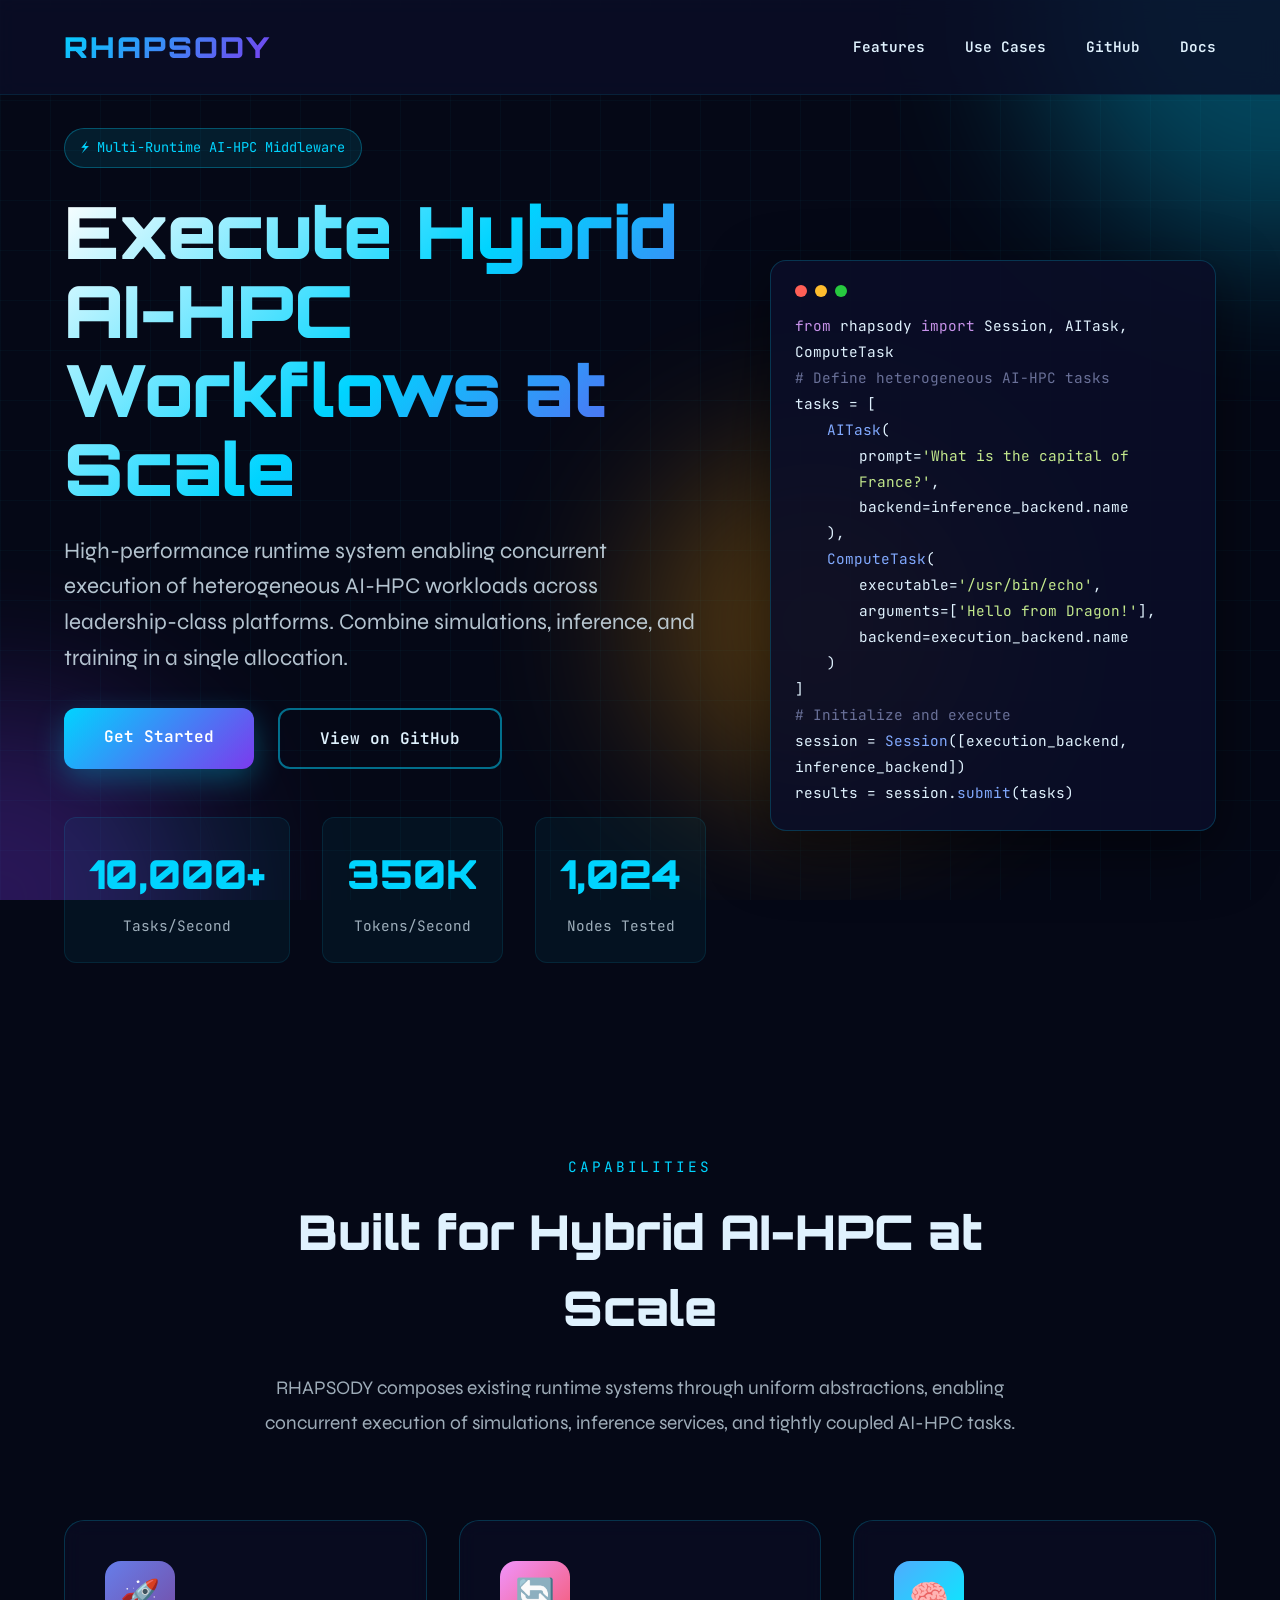
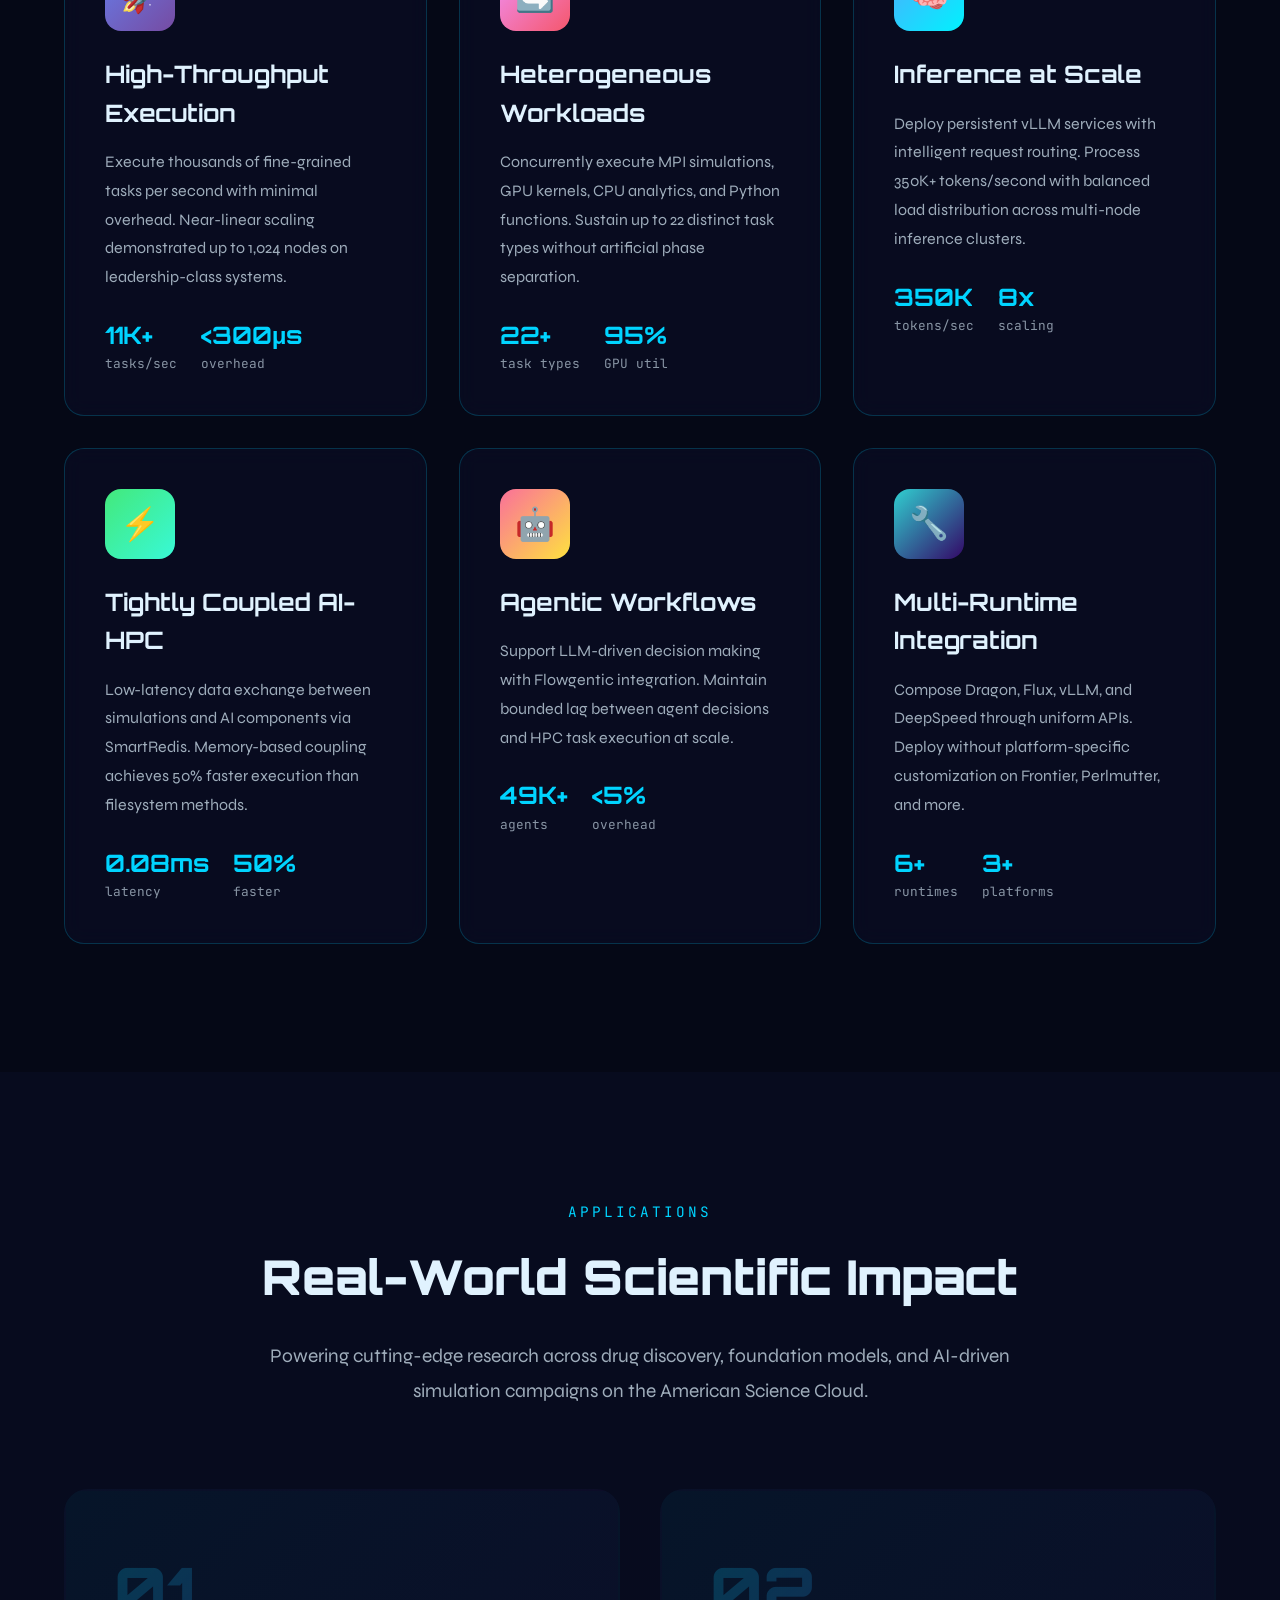
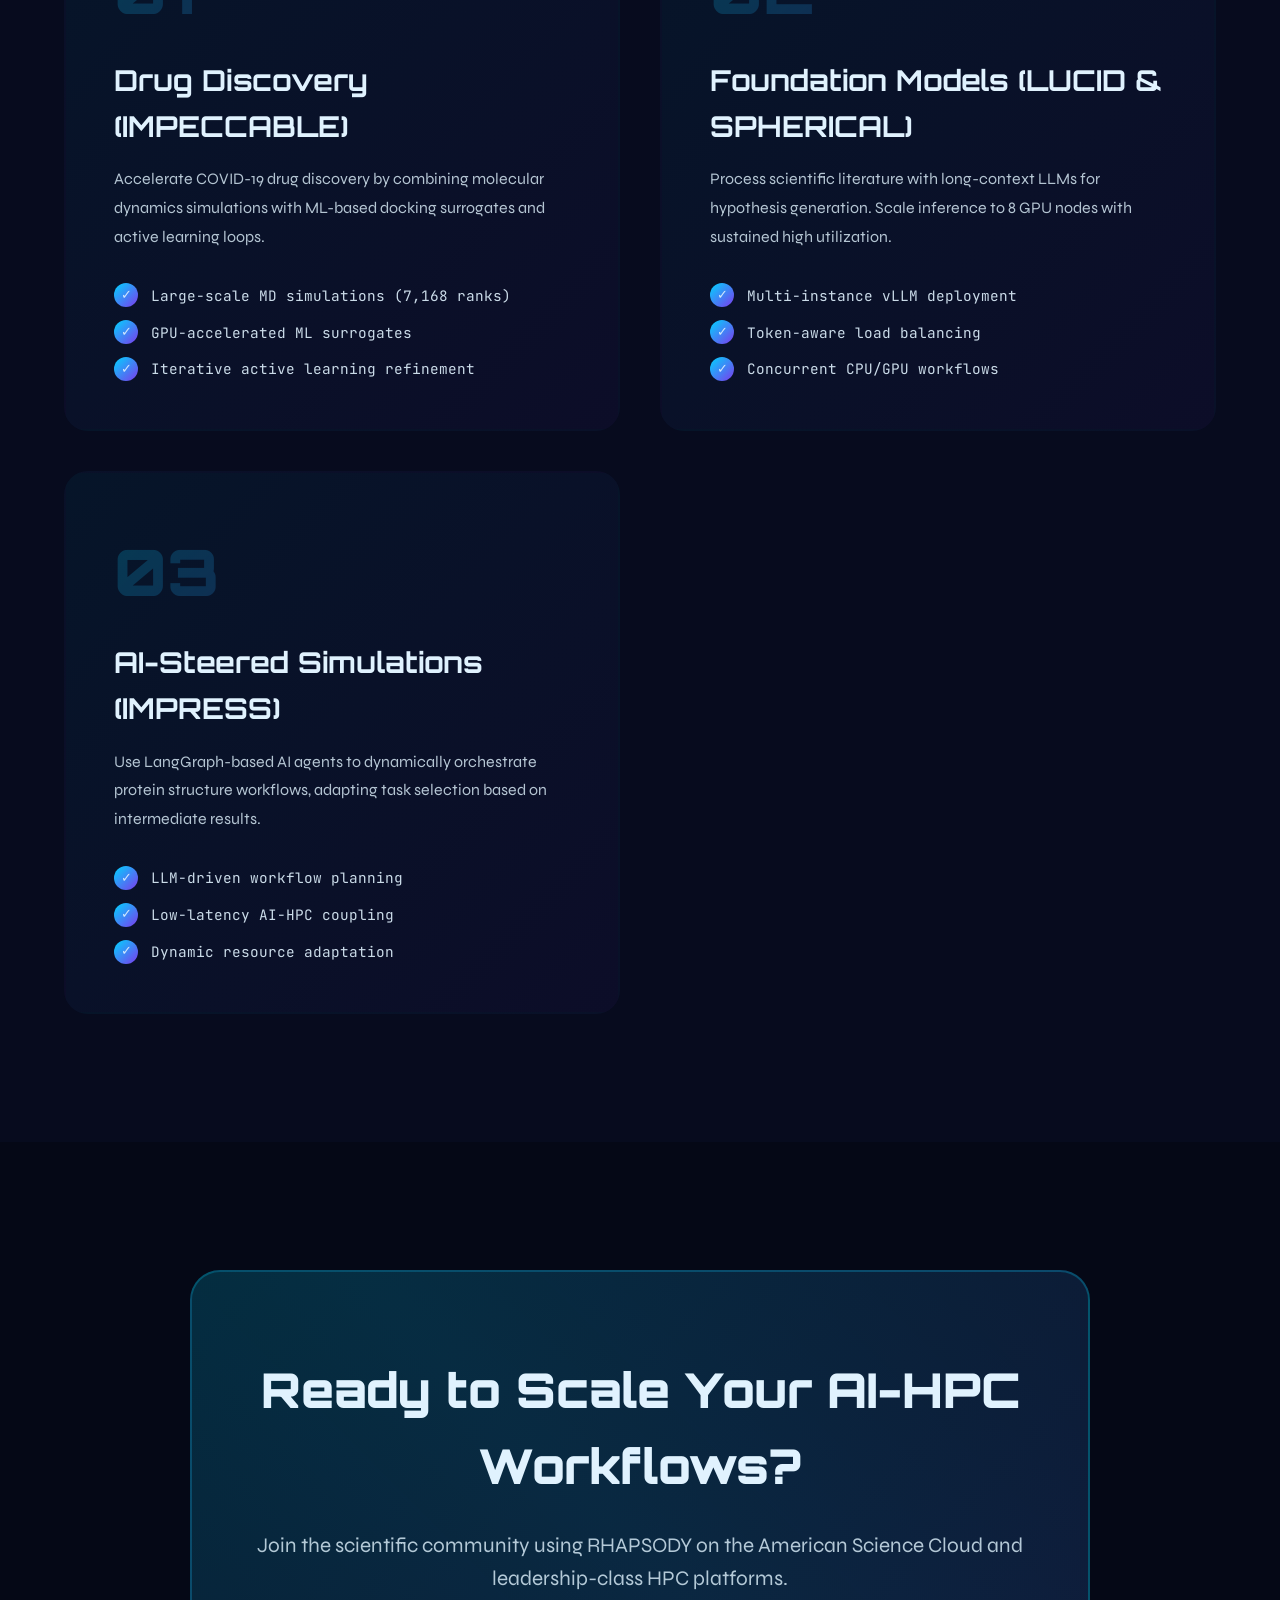
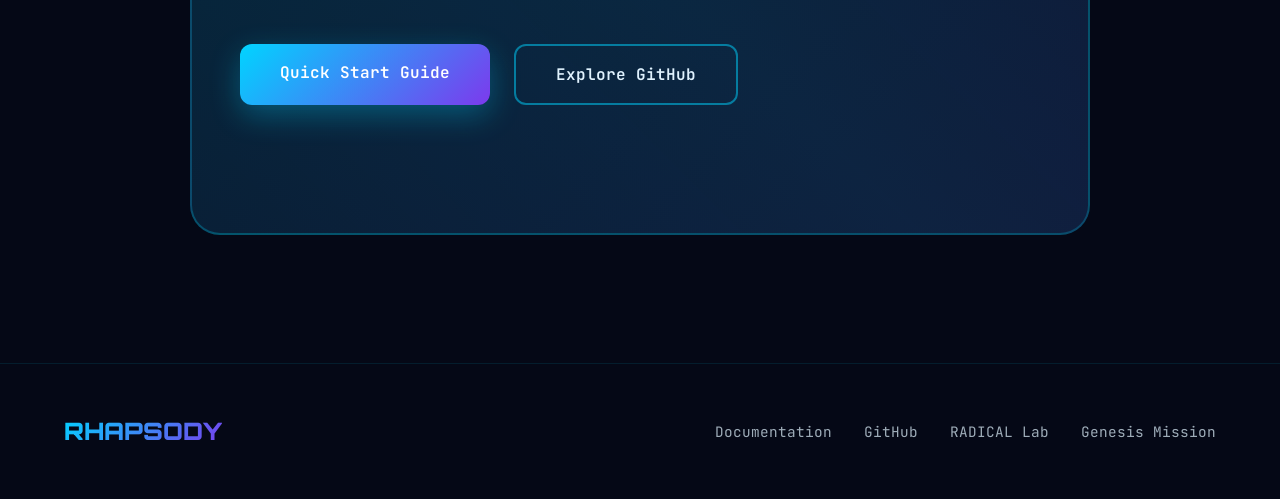
==== commit ef387e48: "Remove RADICAL-Pilot backend and radical.utils leftovers Drop RadicalExecutionBackend and every RADI" ====
--- a/docs/landing-old.html
+++ b/docs/landing-old.html
@@ -1116,7 +1116,7 @@
                 <div class="feature-icon icon-6">🔧</div>
                 <h3 class="feature-title">Multi-Runtime Integration</h3>
                 <p class="feature-description">
-                    Compose Dragon, Flux, RADICAL-Pilot, vLLM, and DeepSpeed through uniform APIs. Deploy without
+                    Compose Dragon, Flux, vLLM, and DeepSpeed through uniform APIs. Deploy without
                     platform-specific customization on Frontier, Perlmutter, and more.
                 </p>
                 <div class="feature-metrics">
